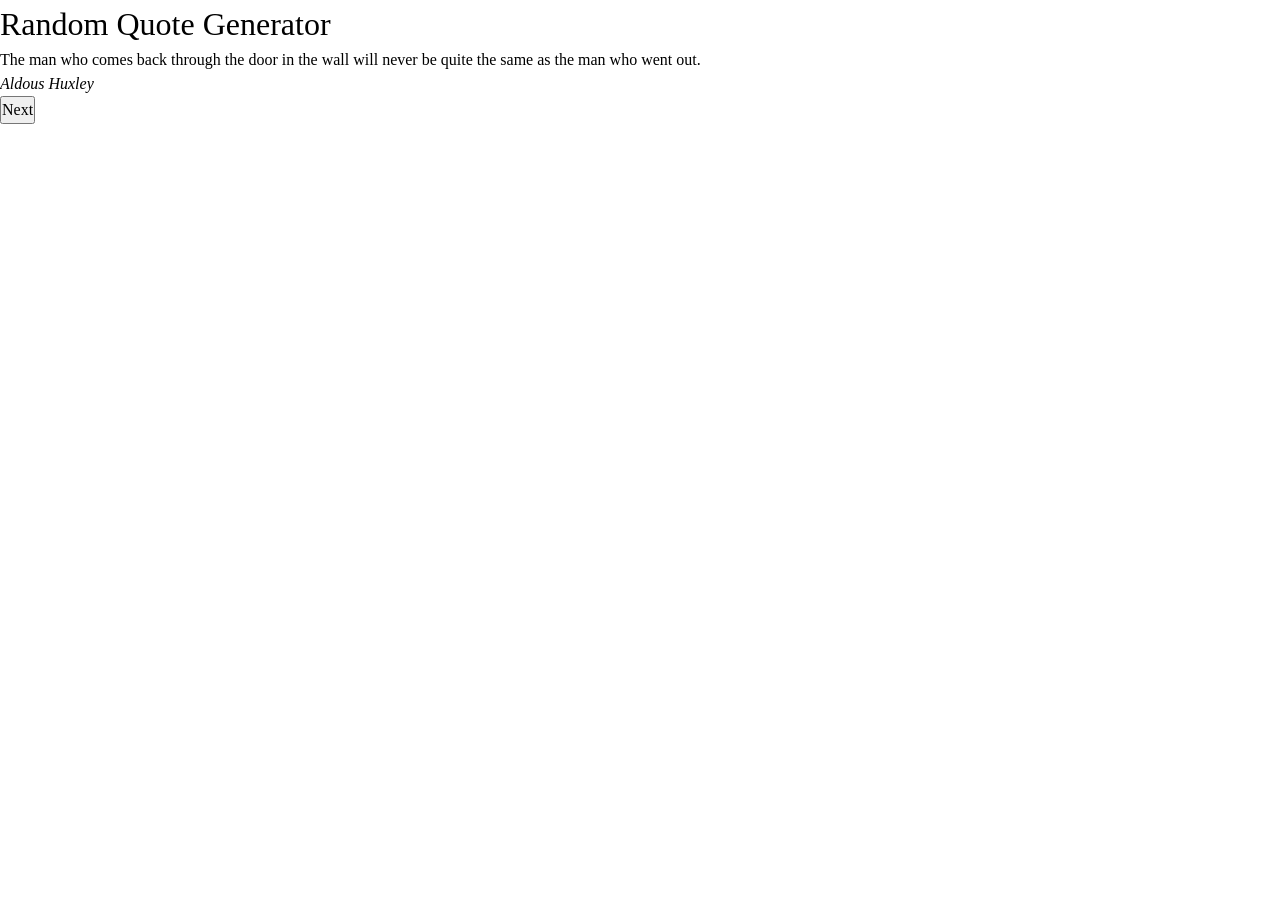
==== index.html @ 7fbfb2b3 "Initial commit - Project Structure" ====
<!DOCTYPE html>
<html lang="en">
  <head>
    <meta charset="UTF-8" />
    <meta name="viewport" content="width=device-width, initial-scale=1.0" />
    <title>Random Quote Generator</title>
    <link rel="stylesheet" href="css/reset.css" />
    <link rel="stylesheet" href="css/style.css" />
    <script src="js/script.js" defer></script>
  </head>
  <body>
    <div class="container">
      <h1>Random Quote Generator</h1>
      <blockquote class="quote">
        The man who comes back through the door in the wall will never be quite
        the same as the man who went out.
      </blockquote>
      <cite class="author">Aldous Huxley</cite>
    </div>

    <button id="next-quote">Next</button>
  </body>
</html>
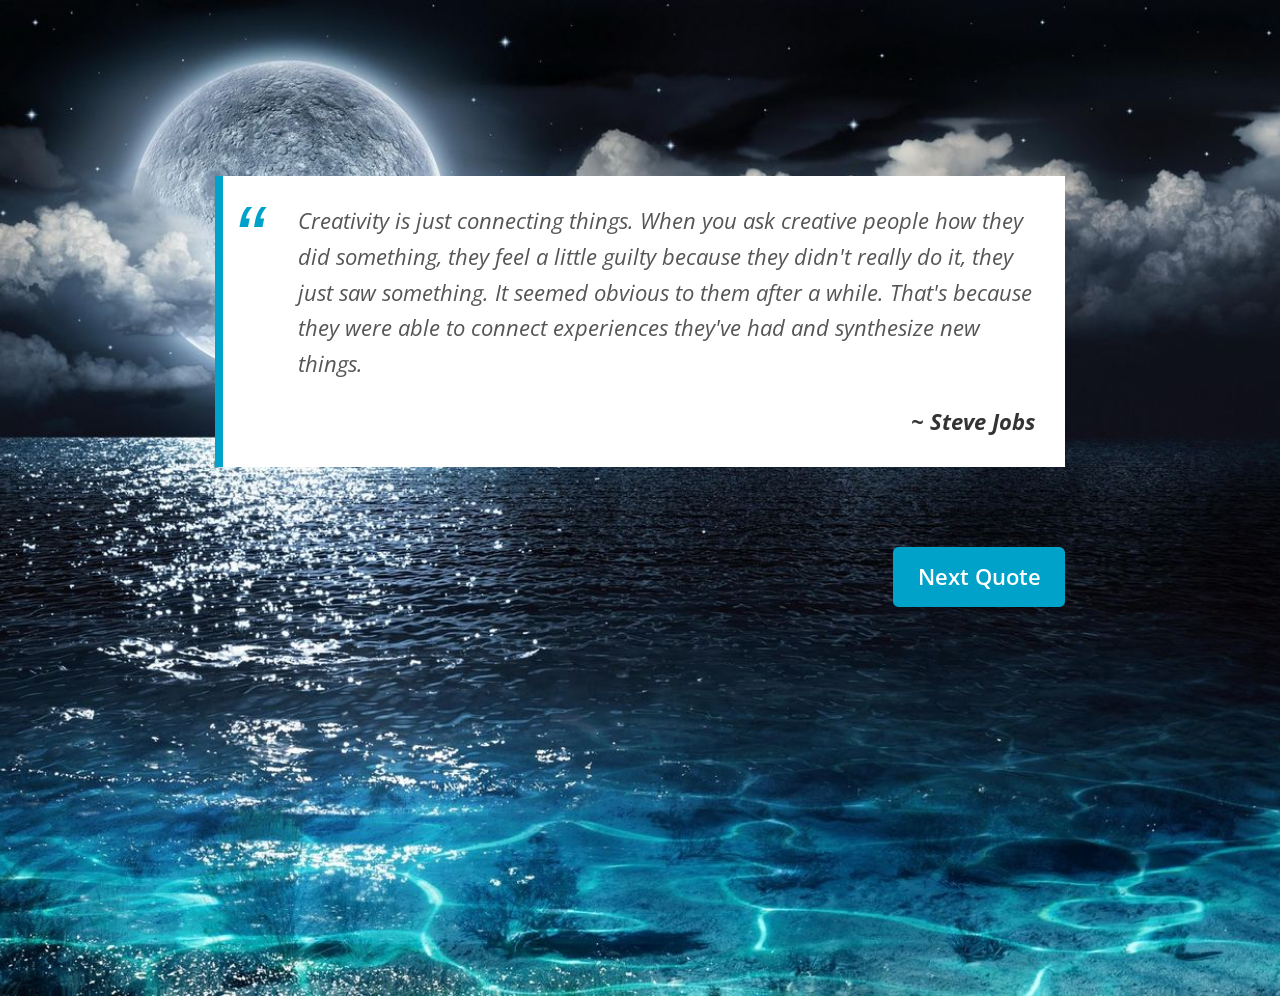
==== commit 6c822cb7: "Add CSS styles with background image" ====
--- a/index.html
+++ b/index.html
@@ -10,14 +10,15 @@
   </head>
   <body>
     <div class="container">
-      <h1>Random Quote Generator</h1>
       <blockquote class="quote">
-        The man who comes back through the door in the wall will never be quite
-        the same as the man who went out.
+        Creativity is just connecting things. When you ask creative people how
+        they did something, they feel a little guilty because they didn't really
+        do it, they just saw something. It seemed obvious to them after a while.
+        That's because they were able to connect experiences they've had and
+        synthesize new things.
+        <cite class="author">~ Steve Jobs</cite>
       </blockquote>
-      <cite class="author">Aldous Huxley</cite>
+      <button id="generate">Next Quote</button>
     </div>
-
-    <button id="next-quote">Next</button>
   </body>
 </html>
--- a/css/style.css
+++ b/css/style.css
@@ -0,0 +1,78 @@
+/* Open Sans Font Family */
+@import url("https://fonts.googleapis.com/css2?family=Open+Sans:ital,wght@0,300..800;1,300..800&display=swap");
+
+body {
+  width: 100vw;
+  height: 100vh;
+  font-family: "Open Sans", sans-serif;
+  background-color: #eee;
+  background-image: url(../img/bg-image.jpg);
+  background-position: center;
+  background-repeat: no-repeat;
+  background-size: cover;
+  overflow: hidden;
+}
+
+.container {
+  width: 30%;
+  min-width: 850px;
+  margin: 6rem auto;
+
+  display: flex;
+  flex-direction: column;
+  justify-content: center;
+  align-items: center;
+}
+
+blockquote {
+  font-style: italic;
+  font-size: 1.4rem;
+  margin: 80px 0;
+  color: #555555;
+  padding: 1.2em 30px 1.2em 75px;
+  border-left: 8px solid #00a2c9;
+  line-height: 1.6;
+  position: relative;
+  background-color: white;
+}
+
+blockquote::before {
+  font-family: Arial;
+  content: "\201C";
+  color: #00a2c9;
+  font-size: 4em;
+  position: absolute;
+  left: 10px;
+  top: -10px;
+}
+
+blockquote::after {
+  content: "";
+}
+
+blockquote cite {
+  display: block;
+  color: #333333;
+  font-weight: 700;
+  margin-top: 1em;
+  text-align: right;
+}
+
+button {
+  align-self: flex-end;
+
+  font-size: 1.4rem;
+  font-weight: 600;
+  color: #ffffff;
+  background-color: #00a2c9;
+  border: 2px solid #00a2c9;
+  border-radius: 0.25em;
+  padding: 0.5em 1em;
+  transition: color 0.3s ease-in-out, background-color 0.3s ease-in-out;
+}
+
+button:hover {
+  background-color: #ffffff;
+  color: #0088cc;
+  cursor: pointer;
+}
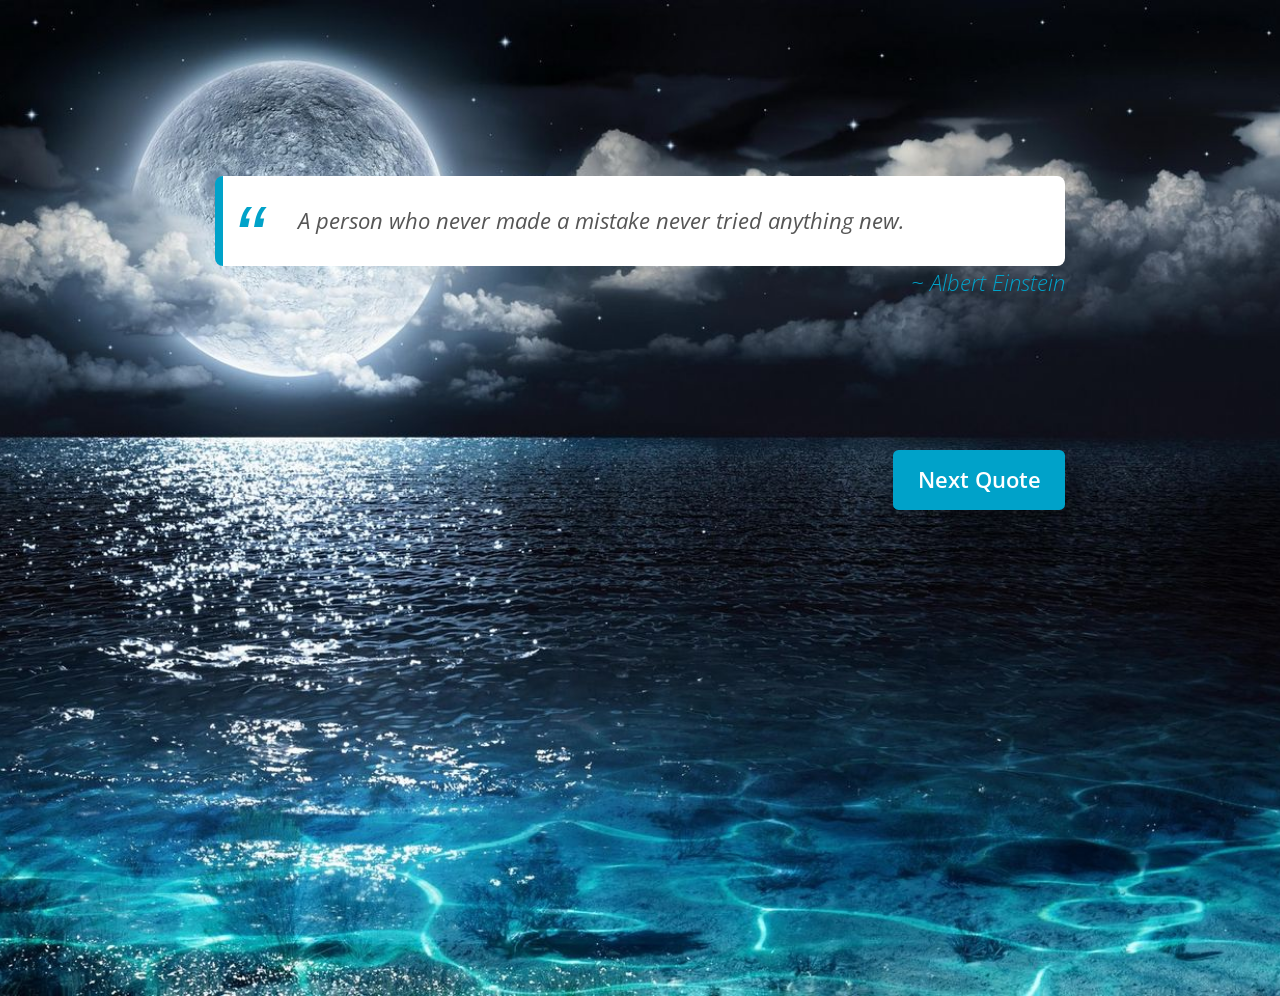
==== commit 667baa57: "Add JS file" ====
--- a/index.html
+++ b/index.html
@@ -10,14 +10,10 @@
   </head>
   <body>
     <div class="container">
-      <blockquote class="quote">
-        Creativity is just connecting things. When you ask creative people how
-        they did something, they feel a little guilty because they didn't really
-        do it, they just saw something. It seemed obvious to them after a while.
-        That's because they were able to connect experiences they've had and
-        synthesize new things.
-        <cite class="author">~ Steve Jobs</cite>
+      <blockquote id="b-quote">
       </blockquote>
+
+      <cite id="author"></cite>
       <button id="generate">Next Quote</button>
     </div>
   </body>
--- a/css/style.css
+++ b/css/style.css
@@ -25,12 +25,14 @@
 }
 
 blockquote {
+  width: 100%;
   font-style: italic;
   font-size: 1.4rem;
-  margin: 80px 0;
+  margin: 80px 0 0 0;
   color: #555555;
   padding: 1.2em 30px 1.2em 75px;
   border-left: 8px solid #00a2c9;
+  border-radius: 8px;
   line-height: 1.6;
   position: relative;
   background-color: white;
@@ -50,17 +52,20 @@
   content: "";
 }
 
-blockquote cite {
-  display: block;
+cite {
+  align-self: flex-end;
+  font-family: inherit;
+  font-size: 1.4rem;
+  font-weight: 300;
   color: #333333;
-  font-weight: 700;
-  margin-top: 1em;
-  text-align: right;
+  margin-bottom: 3rem;
+  color: #00a2c9;
 }
 
 button {
+  position: fixed;
+  top: 50%;
   align-self: flex-end;
-
   font-size: 1.4rem;
   font-weight: 600;
   color: #ffffff;
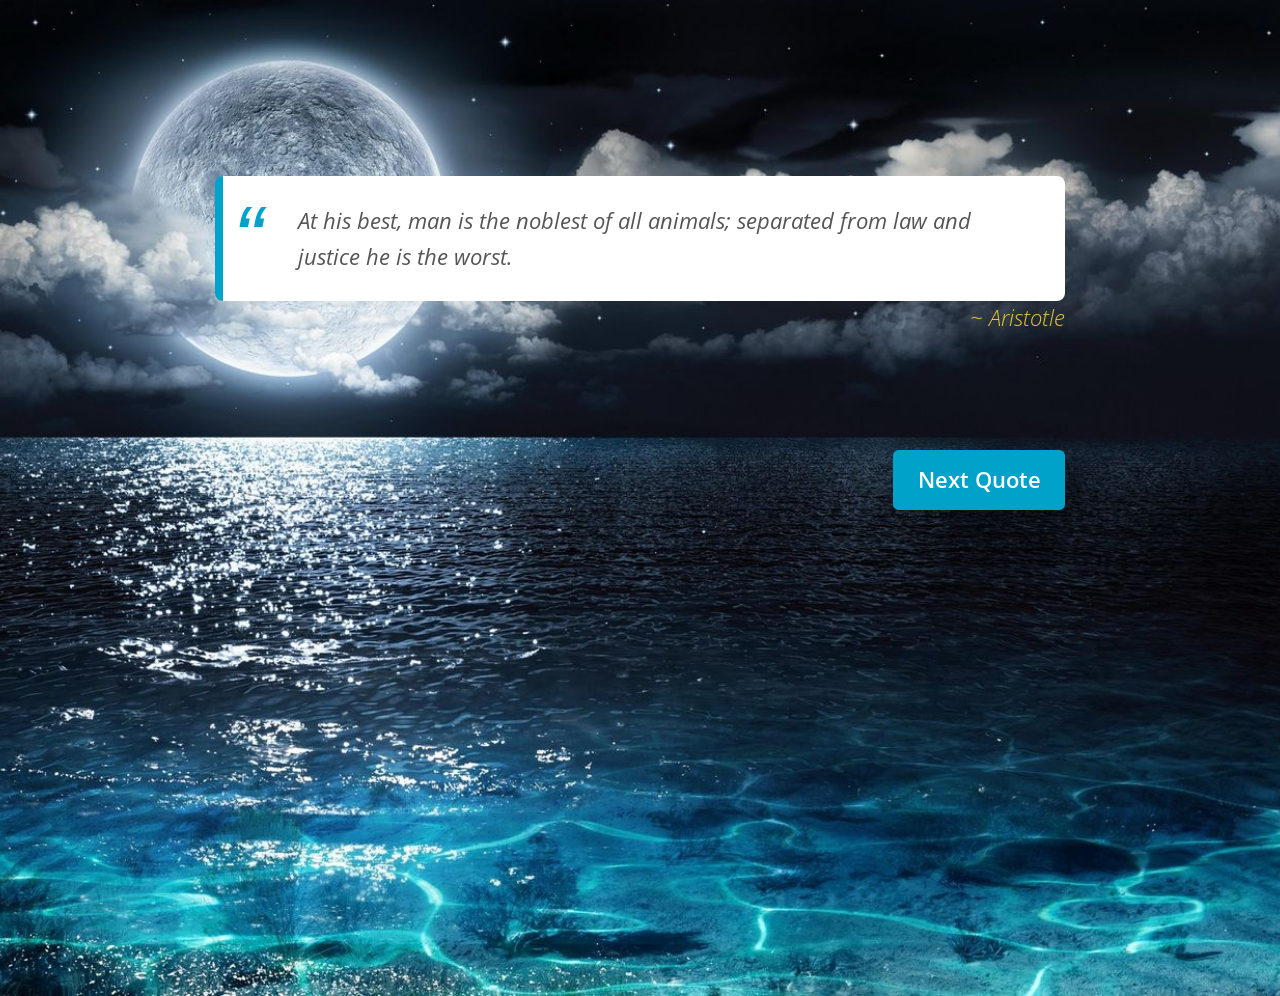
==== commit feeb0bdc: "Rearange JS files" ====
--- a/index.html
+++ b/index.html
@@ -6,7 +6,8 @@
     <title>Random Quote Generator</title>
     <link rel="stylesheet" href="css/reset.css" />
     <link rel="stylesheet" href="css/style.css" />
-    <script src="js/script.js" defer></script>
+    <!-- <script src="js/script.js" defer></script> -->
+    <script type="module" src="js/script.js"></script>
   </head>
   <body>
     <div class="container">
--- a/css/style.css
+++ b/css/style.css
@@ -54,12 +54,9 @@
 
 cite {
   align-self: flex-end;
-  font-family: inherit;
   font-size: 1.4rem;
   font-weight: 300;
-  color: #333333;
-  margin-bottom: 3rem;
-  color: #00a2c9;
+  color: #ecc636;
 }
 
 button {
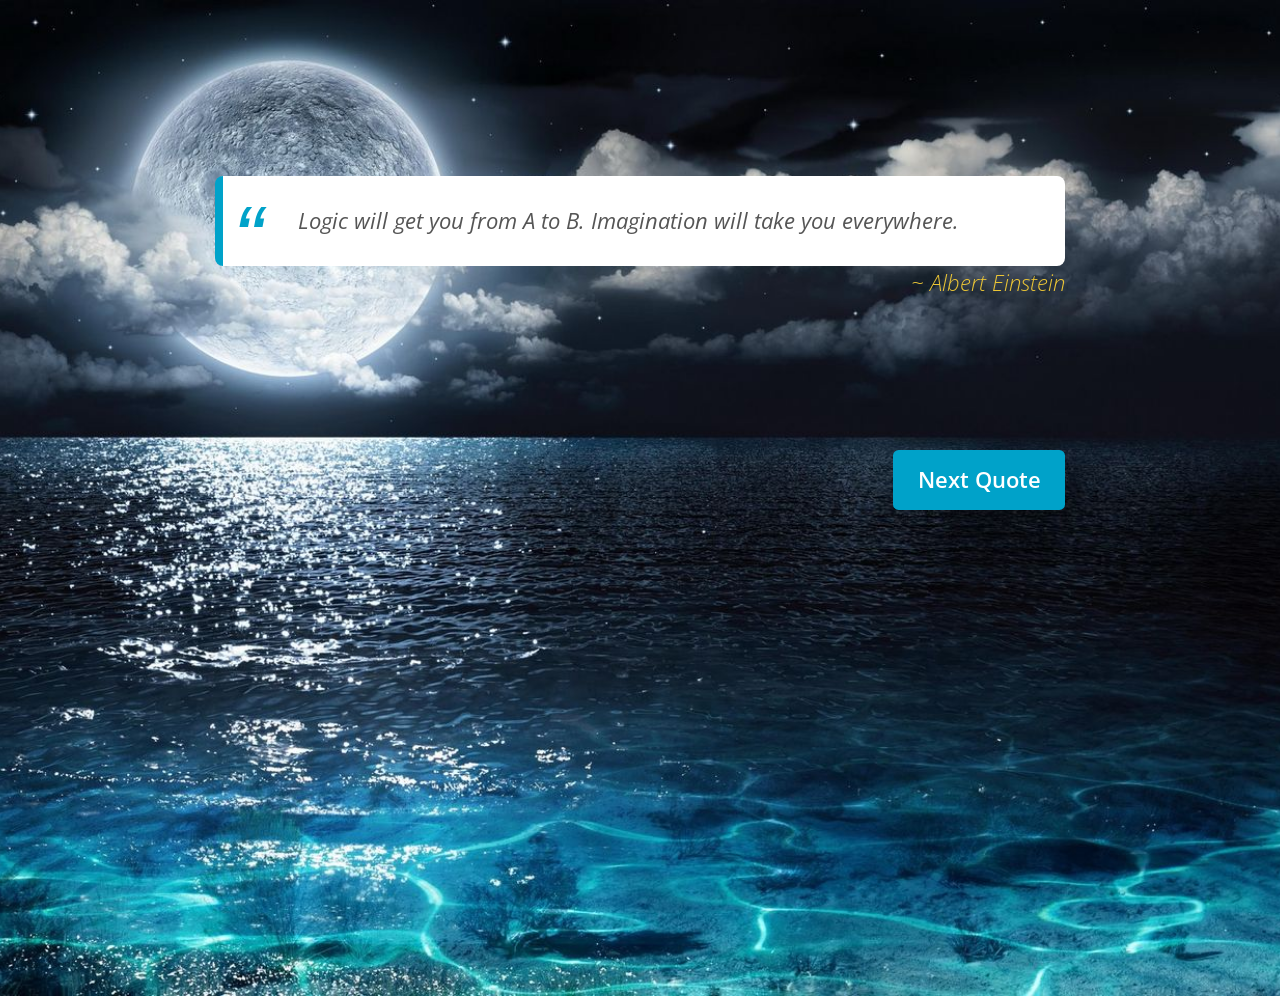
==== commit fa9bd902: "Structure JS script in 1 file" ====
--- a/index.html
+++ b/index.html
@@ -6,15 +6,13 @@
     <title>Random Quote Generator</title>
     <link rel="stylesheet" href="css/reset.css" />
     <link rel="stylesheet" href="css/style.css" />
-    <!-- <script src="js/script.js" defer></script> -->
-    <script type="module" src="js/script.js"></script>
+    <script src="js/script.js" defer></script>
   </head>
   <body>
     <div class="container">
-      <blockquote id="b-quote">
-      </blockquote>
+      <blockquote id="b-quote"></blockquote>
+      <cite id="author"></cite>
 
-      <cite id="author"></cite>
       <button id="generate">Next Quote</button>
     </div>
   </body>
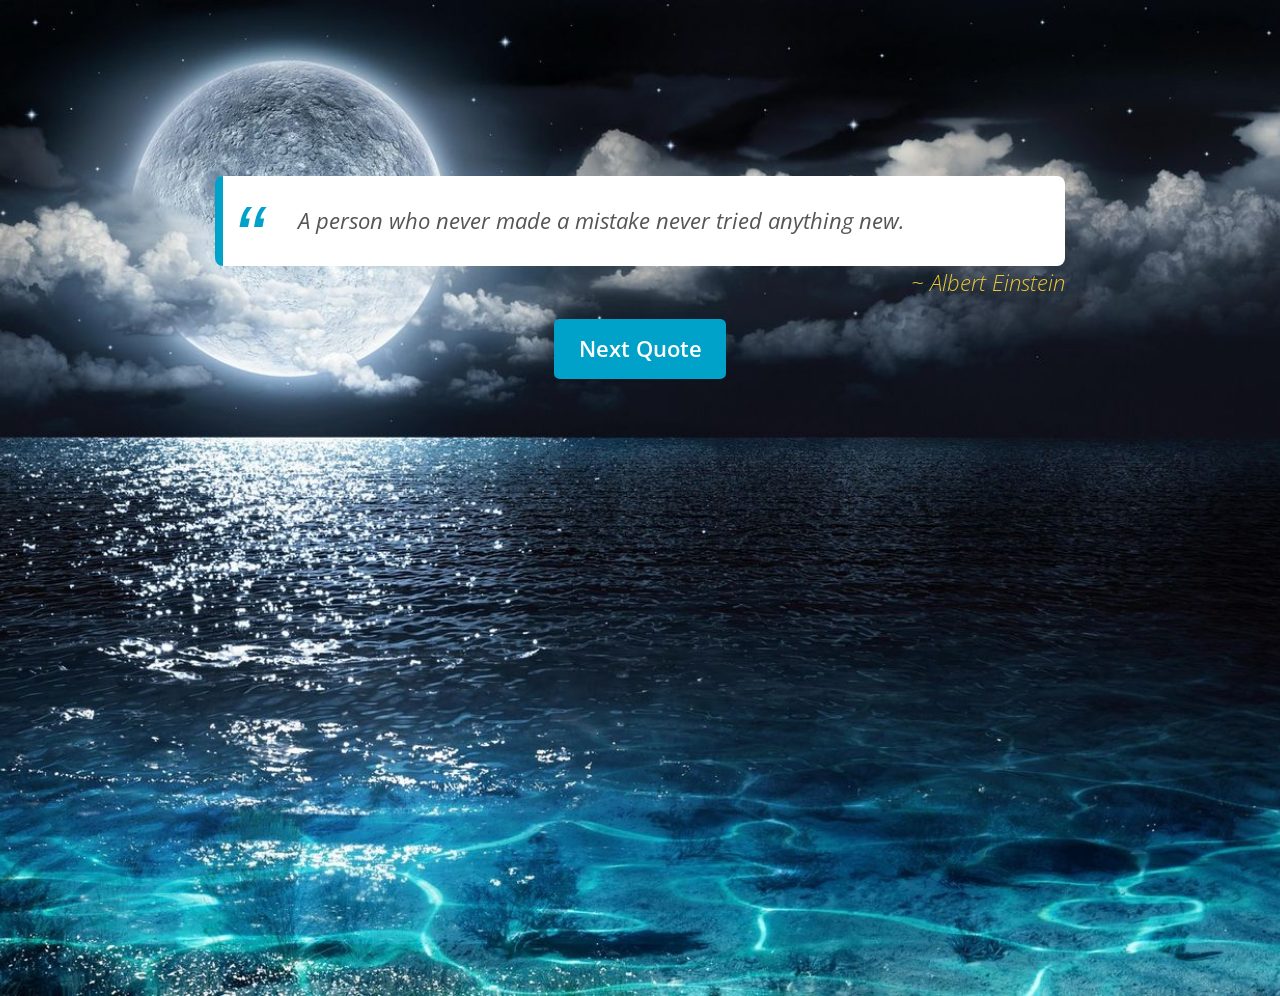
==== commit b2c1fd96: "I've refactored and improved the random quote generator. This update includes several enhancements: " ====
--- a/index.html
+++ b/index.html
@@ -10,10 +10,10 @@
   </head>
   <body>
     <div class="container">
-      <blockquote id="b-quote"></blockquote>
-      <cite id="author"></cite>
+      <blockquote id="quote-text" aria-live="polite"></blockquote>
+      <cite id="author" aria-live="polite"></cite>
 
-      <button id="generate">Next Quote</button>
+      <button id="generate" aria-controls="quote-text">Next Quote</button>
     </div>
   </body>
 </html>
--- a/css/style.css
+++ b/css/style.css
@@ -10,12 +10,11 @@
   background-position: center;
   background-repeat: no-repeat;
   background-size: cover;
-  overflow: hidden;
 }
 
 .container {
-  width: 30%;
-  min-width: 850px;
+  width: 80%;
+  max-width: 850px;
   margin: 6rem auto;
 
   display: flex;
@@ -60,9 +59,7 @@
 }
 
 button {
-  position: fixed;
-  top: 50%;
-  align-self: flex-end;
+  margin-top: 20px; /* Added to position below author */
   font-size: 1.4rem;
   font-weight: 600;
   color: #ffffff;
